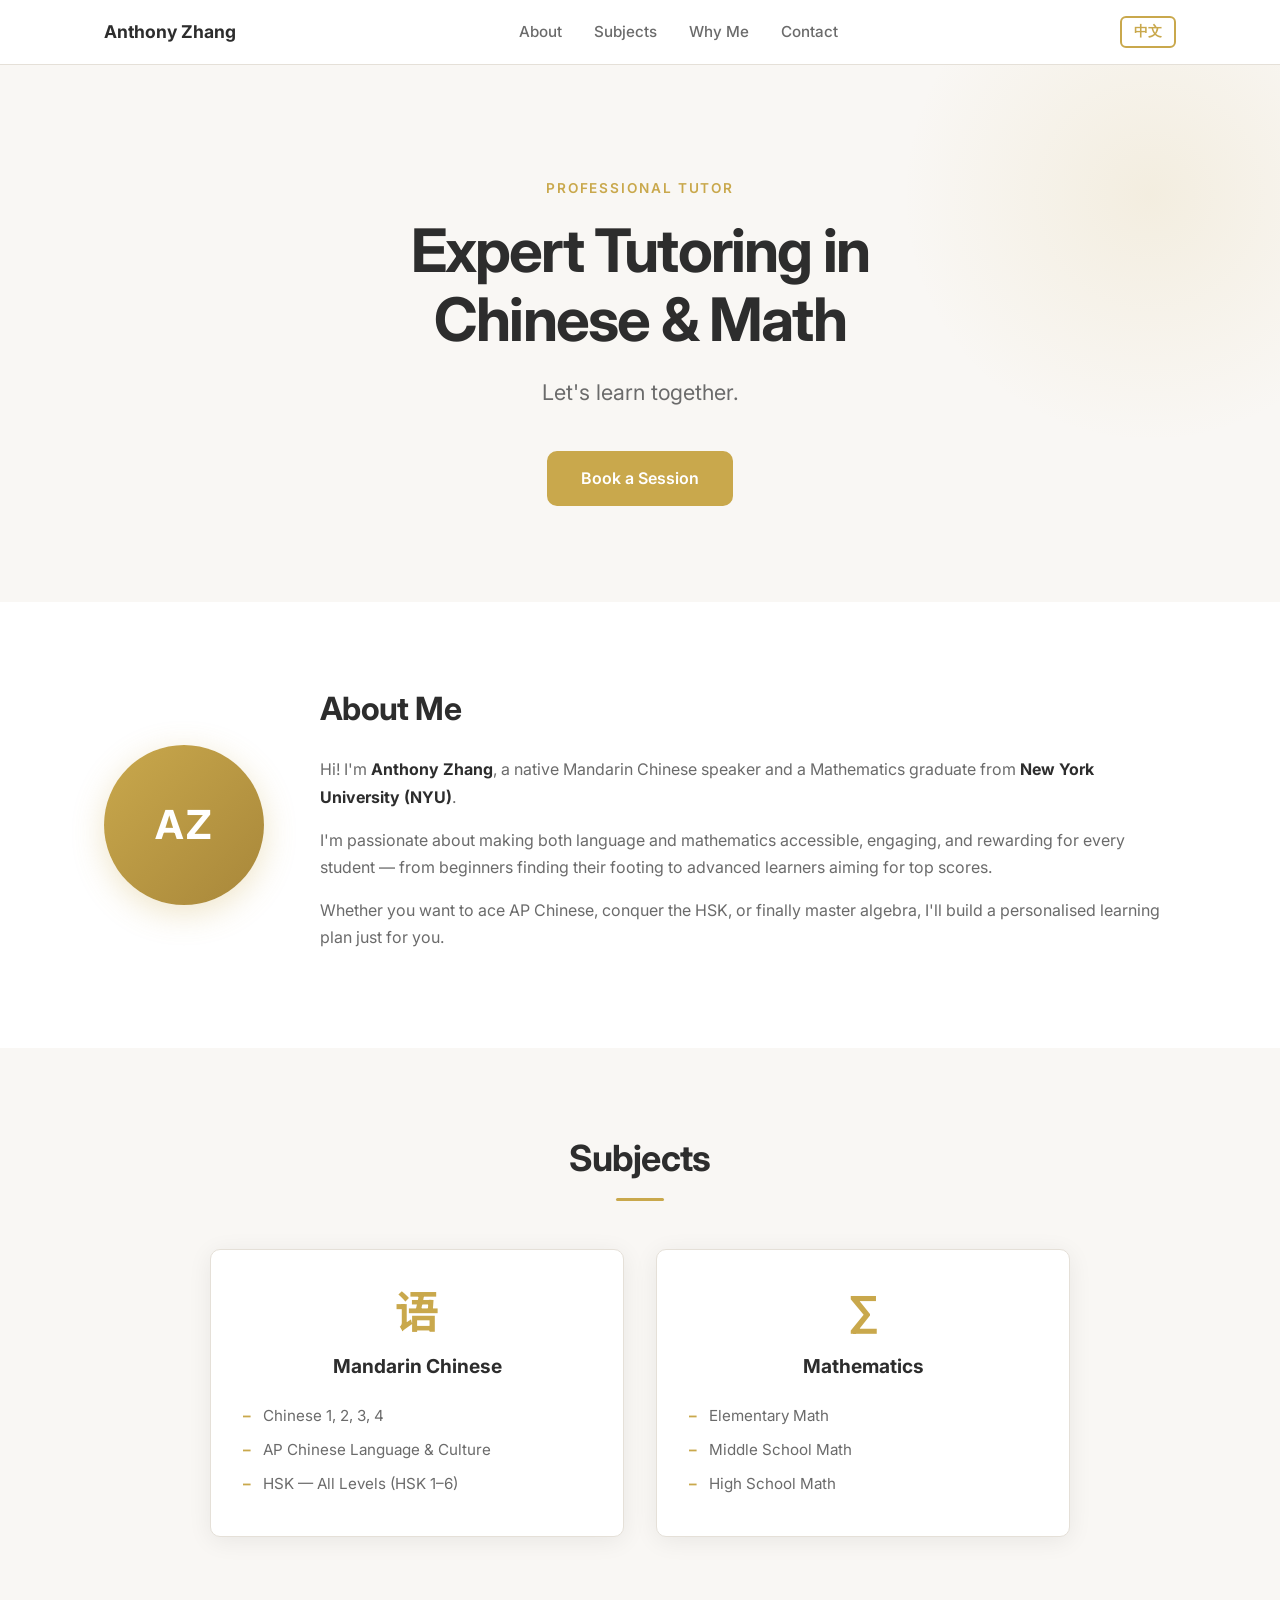
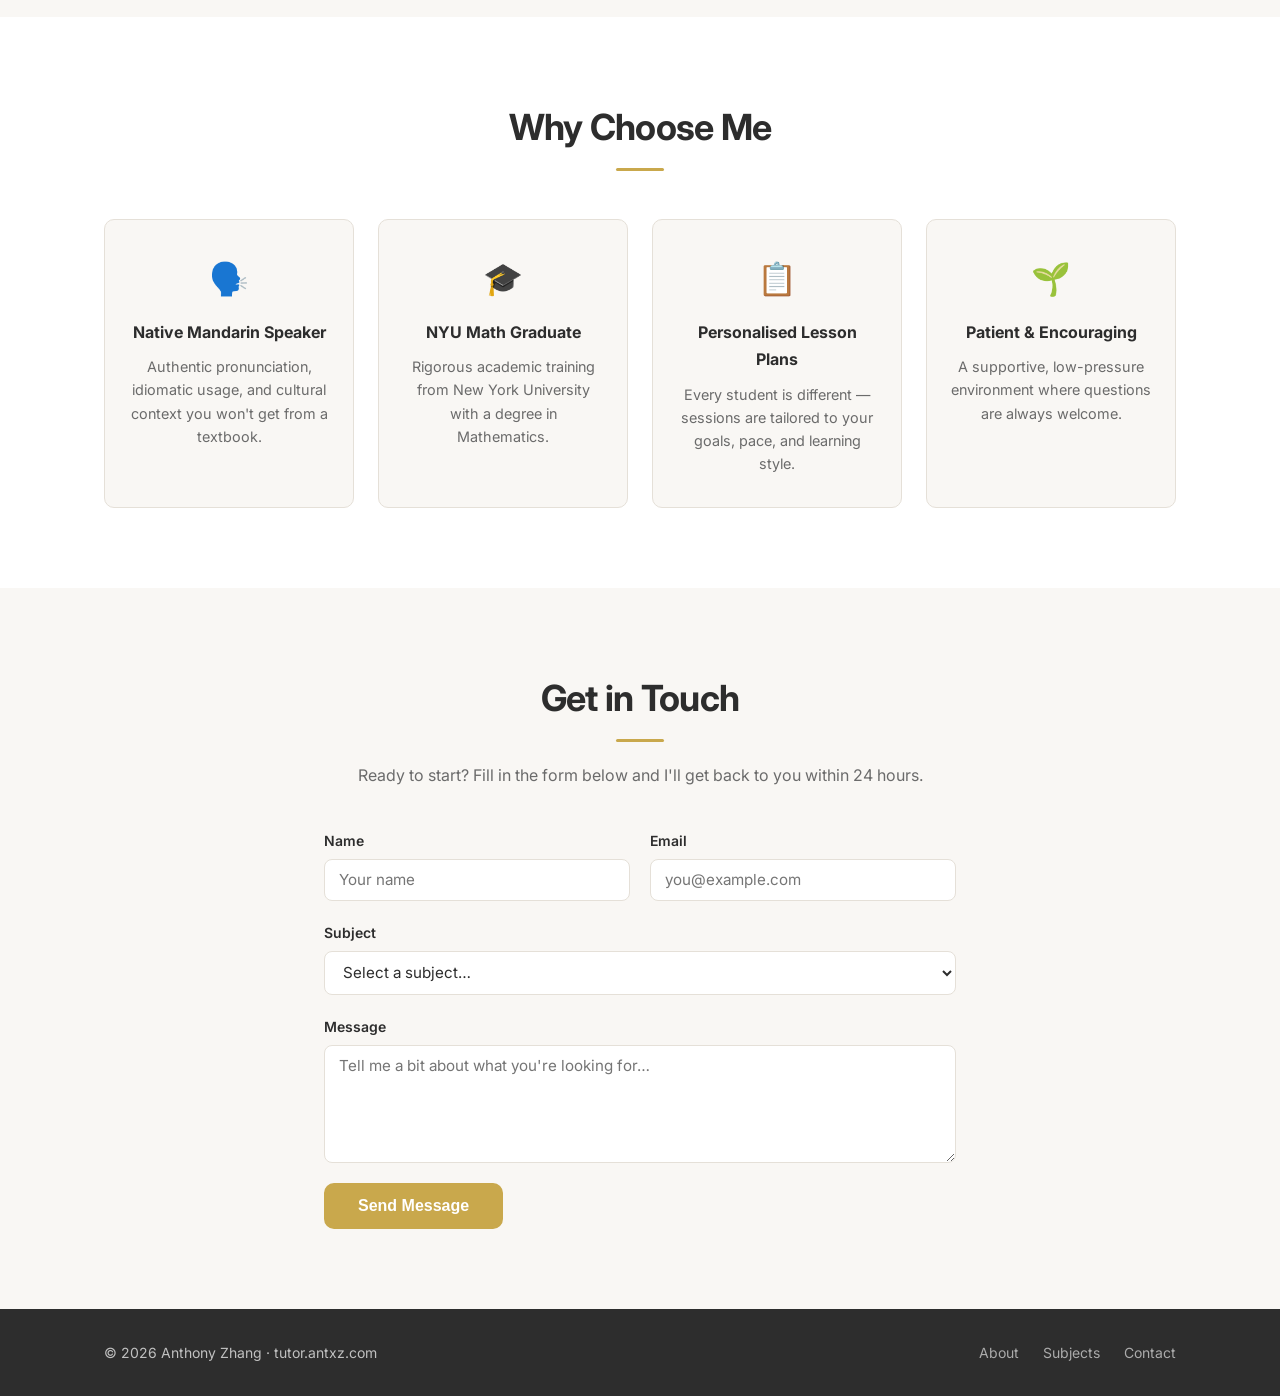
==== index.html @ ca19110f "Add complete bilingual tutoring website (index.html, styles.css, script.js, _redirects, CNAME) Agent" ====
<!DOCTYPE html>
<html lang="en">
<head>
  <meta charset="UTF-8" />
  <meta name="viewport" content="width=device-width, initial-scale=1.0" />
  <title>Anthony Zhang — Tutor</title>
  <meta name="description" content="Expert tutoring in Mandarin Chinese and Mathematics by Anthony Zhang, NYU Math graduate and native Mandarin speaker." />

  <!-- Google Fonts: Inter (English) + Noto Sans SC (Chinese) -->
  <link rel="preconnect" href="https://fonts.googleapis.com" />
  <link rel="preconnect" href="https://fonts.gstatic.com" crossorigin />
  <link href="https://fonts.googleapis.com/css2?family=Inter:wght@400;500;600;700&family=Noto+Sans+SC:wght@400;500;700&display=swap" rel="stylesheet" />

  <link rel="stylesheet" href="styles.css" />
</head>
<body>

  <!-- ===================== NAVBAR ===================== -->
  <header class="navbar" id="navbar">
    <div class="navbar-inner container">
      <!-- Logo / Name -->
      <a href="#hero" class="navbar-logo" data-i18n="nav.logo">Anthony Zhang</a>

      <!-- Desktop Nav Links -->
      <nav class="navbar-links" id="navbar-links">
        <a href="#about"   data-i18n="nav.about">About</a>
        <a href="#subjects" data-i18n="nav.subjects">Subjects</a>
        <a href="#why"     data-i18n="nav.why">Why Me</a>
        <a href="#contact" data-i18n="nav.contact">Contact</a>
      </nav>

      <!-- Language Toggle + Hamburger -->
      <div class="navbar-actions">
        <button class="lang-toggle" id="lang-toggle" aria-label="Switch language">中文</button>
        <button class="hamburger" id="hamburger" aria-label="Open menu" aria-expanded="false">
          <span></span><span></span><span></span>
        </button>
      </div>
    </div>
  </header>

  <!-- ===================== HERO ===================== -->
  <section class="hero" id="hero">
    <div class="container hero-content">
      <p class="hero-eyebrow" data-i18n="hero.eyebrow">Professional Tutor</p>
      <h1 class="hero-title" data-i18n="hero.title">Expert Tutoring in<br>Chinese &amp; Math</h1>
      <p class="hero-tagline" data-i18n="hero.tagline">Let's learn together.</p>
      <a href="#contact" class="btn btn-primary" data-i18n="hero.cta">Book a Session</a>
    </div>
  </section>

  <!-- ===================== ABOUT ===================== -->
  <section class="about" id="about">
    <div class="container about-grid">
      <!-- Avatar placeholder -->
      <div class="about-avatar-wrap">
        <div class="about-avatar" aria-label="Anthony Zhang">
          <span class="avatar-initials">AZ</span>
        </div>
      </div>

      <!-- Bio -->
      <div class="about-text">
        <h2 data-i18n="about.title">About Me</h2>
        <p data-i18n="about.p1">Hi! I'm <strong>Anthony Zhang</strong>, a native Mandarin Chinese speaker and a Mathematics graduate from <strong>New York University (NYU)</strong>.</p>
        <p data-i18n="about.p2">I'm passionate about making both language and mathematics accessible, engaging, and rewarding for every student — from beginners finding their footing to advanced learners aiming for top scores.</p>
        <p data-i18n="about.p3">Whether you want to ace AP Chinese, conquer the HSK, or finally master algebra, I'll build a personalised learning plan just for you.</p>
      </div>
    </div>
  </section>

  <!-- ===================== SUBJECTS ===================== -->
  <section class="subjects" id="subjects">
    <div class="container">
      <h2 class="section-title" data-i18n="subjects.title">Subjects</h2>
      <div class="subjects-grid">

        <!-- Mandarin Chinese Card -->
        <div class="subject-card">
          <div class="subject-icon" aria-hidden="true">语</div>
          <h3 data-i18n="subjects.chinese.title">Mandarin Chinese</h3>
          <ul>
            <li data-i18n="subjects.chinese.l1">Chinese 1, 2, 3, 4</li>
            <li data-i18n="subjects.chinese.l2">AP Chinese Language &amp; Culture</li>
            <li data-i18n="subjects.chinese.l3">HSK — All Levels (HSK 1–6)</li>
          </ul>
        </div>

        <!-- Mathematics Card -->
        <div class="subject-card">
          <div class="subject-icon" aria-hidden="true">∑</div>
          <h3 data-i18n="subjects.math.title">Mathematics</h3>
          <ul>
            <li data-i18n="subjects.math.l1">Elementary Math</li>
            <li data-i18n="subjects.math.l2">Middle School Math</li>
            <li data-i18n="subjects.math.l3">High School Math</li>
          </ul>
        </div>

      </div>
    </div>
  </section>

  <!-- ===================== WHY CHOOSE ME ===================== -->
  <section class="why" id="why">
    <div class="container">
      <h2 class="section-title" data-i18n="why.title">Why Choose Me</h2>
      <div class="why-grid">

        <div class="why-card">
          <div class="why-icon" aria-hidden="true">🗣️</div>
          <h3 data-i18n="why.w1.title">Native Mandarin Speaker</h3>
          <p data-i18n="why.w1.desc">Authentic pronunciation, idiomatic usage, and cultural context you won't get from a textbook.</p>
        </div>

        <div class="why-card">
          <div class="why-icon" aria-hidden="true">🎓</div>
          <h3 data-i18n="why.w2.title">NYU Math Graduate</h3>
          <p data-i18n="why.w2.desc">Rigorous academic training from New York University with a degree in Mathematics.</p>
        </div>

        <div class="why-card">
          <div class="why-icon" aria-hidden="true">📋</div>
          <h3 data-i18n="why.w3.title">Personalised Lesson Plans</h3>
          <p data-i18n="why.w3.desc">Every student is different — sessions are tailored to your goals, pace, and learning style.</p>
        </div>

        <div class="why-card">
          <div class="why-icon" aria-hidden="true">🌱</div>
          <h3 data-i18n="why.w4.title">Patient &amp; Encouraging</h3>
          <p data-i18n="why.w4.desc">A supportive, low-pressure environment where questions are always welcome.</p>
        </div>

      </div>
    </div>
  </section>

  <!-- ===================== CONTACT ===================== -->
  <section class="contact" id="contact">
    <div class="container contact-wrap">
      <h2 class="section-title" data-i18n="contact.title">Get in Touch</h2>
      <p class="contact-sub" data-i18n="contact.sub">Ready to start? Fill in the form below and I'll get back to you within 24 hours.</p>

      <!--
        NOTE: This form currently uses a mailto action for static hosting.
        To enable backend processing, replace the action with a Cloudflare Workers
        endpoint or integrate with Cloudflare Forms when available.
      -->
      <form class="contact-form" id="contact-form" action="mailto:contact@tutor.antxz.com" method="POST" enctype="text/plain">

        <div class="form-row">
          <div class="form-group">
            <label for="name" data-i18n="contact.form.name">Name</label>
            <input type="text" id="name" name="name" required autocomplete="name" data-i18n-placeholder="contact.form.namePlaceholder" placeholder="Your name" />
          </div>
          <div class="form-group">
            <label for="email" data-i18n="contact.form.email">Email</label>
            <input type="email" id="email" name="email" required autocomplete="email" data-i18n-placeholder="contact.form.emailPlaceholder" placeholder="you@example.com" />
          </div>
        </div>

        <div class="form-group">
          <label for="subject" data-i18n="contact.form.subject">Subject</label>
          <select id="subject" name="subject" required>
            <option value="" data-i18n="contact.form.subjectDefault">Select a subject…</option>
            <option value="chinese" data-i18n="contact.form.subjectChinese">Chinese Tutoring</option>
            <option value="math"    data-i18n="contact.form.subjectMath">Math Tutoring</option>
            <option value="other"   data-i18n="contact.form.subjectOther">Other</option>
          </select>
        </div>

        <div class="form-group">
          <label for="message" data-i18n="contact.form.message">Message</label>
          <textarea id="message" name="message" rows="5" required data-i18n-placeholder="contact.form.messagePlaceholder" placeholder="Tell me a bit about what you're looking for…"></textarea>
        </div>

        <button type="submit" class="btn btn-primary" data-i18n="contact.form.submit">Send Message</button>
      </form>
    </div>
  </section>

  <!-- ===================== FOOTER ===================== -->
  <footer class="footer">
    <div class="container footer-inner">
      <p data-i18n="footer.copy">© 2026 Anthony Zhang · tutor.antxz.com</p>
      <nav class="footer-nav">
        <a href="#about"    data-i18n="nav.about">About</a>
        <a href="#subjects" data-i18n="nav.subjects">Subjects</a>
        <a href="#contact"  data-i18n="nav.contact">Contact</a>
      </nav>
    </div>
  </footer>

  <script src="script.js"></script>
</body>
</html>
---- styles.css ----
/* ============================================================
   styles.css  —  Anthony Zhang Tutoring Website
   Palette:
     --accent:      #C9A84C  (warm gold)
     --accent-dark: #A8873A  (hover state)
     --bg:          #FFFFFF
     --surface:     #F9F7F4  (warm off-white for alternate sections)
     --text:        #2D2D2D  (dark charcoal)
     --text-muted:  #6B6B6B
     --border:      #E5E0D8
   ============================================================ */

/* ---------- Reset / Base ---------- */
*, *::before, *::after {
  box-sizing: border-box;
  margin: 0;
  padding: 0;
}

:root {
  --accent:       #C9A84C;
  --accent-dark:  #A8873A;
  --bg:           #FFFFFF;
  --surface:      #F9F7F4;
  --text:         #2D2D2D;
  --text-muted:   #6B6B6B;
  --border:       #E5E0D8;
  --radius:       10px;
  --transition:   0.25s ease;
  --shadow:       0 4px 24px rgba(0,0,0,0.07);
}

html {
  scroll-behavior: smooth;
  font-size: 16px;
}

body {
  font-family: 'Inter', 'Noto Sans SC', sans-serif;
  background: var(--bg);
  color: var(--text);
  line-height: 1.7;
  -webkit-font-smoothing: antialiased;
}

/* When Chinese is active, prefer Noto Sans SC */
body.lang-zh {
  font-family: 'Noto Sans SC', 'Inter', sans-serif;
}

img { max-width: 100%; display: block; }

a {
  color: inherit;
  text-decoration: none;
}

ul { list-style: none; }

/* ---------- Utility ---------- */
.container {
  width: 100%;
  max-width: 1120px;
  margin-inline: auto;
  padding-inline: 1.5rem;
}

.section-title {
  font-size: clamp(1.5rem, 3vw, 2.25rem);
  font-weight: 700;
  text-align: center;
  margin-bottom: 3rem;
  color: var(--text);
  letter-spacing: -0.02em;
}

.section-title::after {
  content: '';
  display: block;
  width: 3rem;
  height: 3px;
  background: var(--accent);
  border-radius: 2px;
  margin: 0.6rem auto 0;
}

/* ---------- Buttons ---------- */
.btn {
  display: inline-block;
  padding: 0.75rem 2rem;
  border-radius: var(--radius);
  font-weight: 600;
  font-size: 1rem;
  cursor: pointer;
  border: 2px solid transparent;
  transition: background var(--transition), color var(--transition),
              border-color var(--transition), transform var(--transition);
}

.btn-primary {
  background: var(--accent);
  color: #fff;
  border-color: var(--accent);
}

.btn-primary:hover,
.btn-primary:focus-visible {
  background: var(--accent-dark);
  border-color: var(--accent-dark);
  transform: translateY(-2px);
  outline: none;
}

/* ---------- NAVBAR ---------- */
.navbar {
  position: sticky;
  top: 0;
  z-index: 100;
  background: rgba(255, 255, 255, 0.95);
  backdrop-filter: blur(8px);
  border-bottom: 1px solid var(--border);
}

.navbar-inner {
  display: flex;
  align-items: center;
  justify-content: space-between;
  height: 64px;
  gap: 1rem;
}

.navbar-logo {
  font-size: 1.1rem;
  font-weight: 700;
  color: var(--text);
  white-space: nowrap;
  transition: color var(--transition);
}

.navbar-logo:hover { color: var(--accent); }

.navbar-links {
  display: flex;
  gap: 2rem;
}

.navbar-links a {
  font-size: 0.95rem;
  font-weight: 500;
  color: var(--text-muted);
  transition: color var(--transition);
  white-space: nowrap;
}

.navbar-links a:hover,
.navbar-links a.active {
  color: var(--accent);
}

.navbar-actions {
  display: flex;
  align-items: center;
  gap: 0.75rem;
}

/* Language toggle button */
.lang-toggle {
  background: transparent;
  border: 2px solid var(--accent);
  color: var(--accent);
  border-radius: 6px;
  padding: 0.3rem 0.75rem;
  font-size: 0.85rem;
  font-weight: 600;
  cursor: pointer;
  transition: background var(--transition), color var(--transition);
  white-space: nowrap;
}

.lang-toggle:hover {
  background: var(--accent);
  color: #fff;
}

/* Hamburger (mobile only) */
.hamburger {
  display: none;
  flex-direction: column;
  justify-content: center;
  gap: 5px;
  background: transparent;
  border: none;
  cursor: pointer;
  padding: 4px;
}

.hamburger span {
  display: block;
  width: 24px;
  height: 2px;
  background: var(--text);
  border-radius: 2px;
  transition: transform var(--transition), opacity var(--transition);
}

/* Hamburger → X animation */
.hamburger.open span:nth-child(1) { transform: translateY(7px) rotate(45deg); }
.hamburger.open span:nth-child(2) { opacity: 0; }
.hamburger.open span:nth-child(3) { transform: translateY(-7px) rotate(-45deg); }

/* ---------- HERO ---------- */
.hero {
  background: var(--surface);
  padding: 7rem 0 6rem;
  text-align: center;
  position: relative;
  overflow: hidden;
}

/* Subtle decorative background circle */
.hero::before {
  content: '';
  position: absolute;
  top: -120px;
  right: -120px;
  width: 500px;
  height: 500px;
  background: radial-gradient(circle, rgba(201,168,76,0.12) 0%, transparent 70%);
  pointer-events: none;
}

.hero-content {
  position: relative;
  z-index: 1;
}

.hero-eyebrow {
  font-size: 0.85rem;
  font-weight: 600;
  letter-spacing: 0.14em;
  text-transform: uppercase;
  color: var(--accent);
  margin-bottom: 1rem;
}

.hero-title {
  font-size: clamp(2.25rem, 5vw, 3.75rem);
  font-weight: 700;
  line-height: 1.15;
  letter-spacing: -0.03em;
  color: var(--text);
  margin-bottom: 1.25rem;
}

.hero-tagline {
  font-size: clamp(1.1rem, 2vw, 1.35rem);
  color: var(--text-muted);
  margin-bottom: 2.5rem;
}

/* ---------- ABOUT ---------- */
.about {
  padding: 5rem 0;
  background: var(--bg);
}

.about-grid {
  display: grid;
  grid-template-columns: auto 1fr;
  gap: 3.5rem;
  align-items: center;
}

.about-avatar-wrap {
  display: flex;
  justify-content: center;
}

.about-avatar {
  width: 160px;
  height: 160px;
  border-radius: 50%;
  background: linear-gradient(135deg, var(--accent) 0%, var(--accent-dark) 100%);
  display: flex;
  align-items: center;
  justify-content: center;
  box-shadow: 0 8px 32px rgba(201,168,76,0.3);
  flex-shrink: 0;
}

.avatar-initials {
  font-size: 2.5rem;
  font-weight: 700;
  color: #fff;
  letter-spacing: 0.05em;
}

.about-text h2 {
  font-size: clamp(1.5rem, 3vw, 2rem);
  font-weight: 700;
  margin-bottom: 1.25rem;
  letter-spacing: -0.02em;
}

.about-text p {
  color: var(--text-muted);
  margin-bottom: 1rem;
}

.about-text p strong { color: var(--text); }

/* ---------- SUBJECTS ---------- */
.subjects {
  padding: 5rem 0;
  background: var(--surface);
}

.subjects-grid {
  display: grid;
  grid-template-columns: repeat(2, 1fr);
  gap: 2rem;
  max-width: 860px;
  margin-inline: auto;
}

.subject-card {
  background: var(--bg);
  border: 1px solid var(--border);
  border-radius: var(--radius);
  padding: 2.5rem 2rem;
  text-align: center;
  box-shadow: var(--shadow);
  transition: transform var(--transition), box-shadow var(--transition);
}

.subject-card:hover {
  transform: translateY(-4px);
  box-shadow: 0 8px 32px rgba(0,0,0,0.1);
}

.subject-icon {
  font-size: 2.75rem;
  font-weight: 700;
  color: var(--accent);
  margin-bottom: 1rem;
  line-height: 1;
}

.subject-card h3 {
  font-size: 1.2rem;
  font-weight: 700;
  margin-bottom: 1.25rem;
  color: var(--text);
}

.subject-card ul {
  display: flex;
  flex-direction: column;
  gap: 0.5rem;
  text-align: left;
}

.subject-card ul li {
  padding-left: 1.25rem;
  position: relative;
  color: var(--text-muted);
  font-size: 0.95rem;
}

.subject-card ul li::before {
  content: '–';
  position: absolute;
  left: 0;
  color: var(--accent);
  font-weight: 700;
}

/* ---------- WHY CHOOSE ME ---------- */
.why {
  padding: 5rem 0;
  background: var(--bg);
}

.why-grid {
  display: grid;
  grid-template-columns: repeat(4, 1fr);
  gap: 1.5rem;
}

.why-card {
  background: var(--surface);
  border: 1px solid var(--border);
  border-radius: var(--radius);
  padding: 2rem 1.5rem;
  text-align: center;
  transition: transform var(--transition), box-shadow var(--transition);
}

.why-card:hover {
  transform: translateY(-4px);
  box-shadow: var(--shadow);
}

.why-icon {
  font-size: 2rem;
  margin-bottom: 0.75rem;
}

.why-card h3 {
  font-size: 1rem;
  font-weight: 700;
  margin-bottom: 0.6rem;
  color: var(--text);
}

.why-card p {
  font-size: 0.9rem;
  color: var(--text-muted);
  line-height: 1.6;
}

/* ---------- CONTACT ---------- */
.contact {
  padding: 5rem 0;
  background: var(--surface);
}

.contact-wrap {
  max-width: 680px;
}

.contact-sub {
  text-align: center;
  color: var(--text-muted);
  margin-top: -1.75rem;
  margin-bottom: 2.5rem;
}

.contact-form {
  display: flex;
  flex-direction: column;
  gap: 1.25rem;
}

.form-row {
  display: grid;
  grid-template-columns: 1fr 1fr;
  gap: 1.25rem;
}

.form-group {
  display: flex;
  flex-direction: column;
  gap: 0.4rem;
}

.form-group label {
  font-size: 0.875rem;
  font-weight: 600;
  color: var(--text);
}

.form-group input,
.form-group select,
.form-group textarea {
  font-family: inherit;
  font-size: 0.95rem;
  padding: 0.65rem 0.9rem;
  border: 1.5px solid var(--border);
  border-radius: 8px;
  background: var(--bg);
  color: var(--text);
  transition: border-color var(--transition), box-shadow var(--transition);
  outline: none;
}

.form-group input:focus,
.form-group select:focus,
.form-group textarea:focus {
  border-color: var(--accent);
  box-shadow: 0 0 0 3px rgba(201,168,76,0.15);
}

.form-group textarea { resize: vertical; }

.contact-form .btn { align-self: flex-start; }

/* ---------- FOOTER ---------- */
.footer {
  background: var(--text);
  color: rgba(255,255,255,0.7);
  padding: 2rem 0;
}

.footer-inner {
  display: flex;
  align-items: center;
  justify-content: space-between;
  gap: 1rem;
  flex-wrap: wrap;
}

.footer p { font-size: 0.875rem; }

.footer-nav {
  display: flex;
  gap: 1.5rem;
}

.footer-nav a {
  font-size: 0.875rem;
  color: rgba(255,255,255,0.6);
  transition: color var(--transition);
}

.footer-nav a:hover { color: var(--accent); }

/* ============================================================
   RESPONSIVE — Tablet (≤ 900px)
   ============================================================ */
@media (max-width: 900px) {
  .why-grid {
    grid-template-columns: repeat(2, 1fr);
  }

  .about-grid {
    grid-template-columns: 1fr;
    text-align: center;
  }

  .about-avatar-wrap {
    justify-content: center;
  }
}

/* ============================================================
   RESPONSIVE — Mobile (≤ 640px)
   ============================================================ */
@media (max-width: 640px) {
  /* Navbar: hide desktop links, show hamburger */
  .navbar-links {
    display: none;
    position: absolute;
    top: 64px;
    left: 0;
    right: 0;
    background: var(--bg);
    border-bottom: 1px solid var(--border);
    flex-direction: column;
    padding: 1.25rem 1.5rem;
    gap: 1rem;
    box-shadow: 0 8px 24px rgba(0,0,0,0.08);
  }

  .navbar-links.open { display: flex; }

  .navbar-links a {
    font-size: 1rem;
  }

  .hamburger { display: flex; }

  /* Hero */
  .hero { padding: 5rem 0 4rem; }

  /* Subjects: single column */
  .subjects-grid {
    grid-template-columns: 1fr;
  }

  /* Why: single column */
  .why-grid {
    grid-template-columns: 1fr;
  }

  /* Contact form row: single column */
  .form-row {
    grid-template-columns: 1fr;
  }

  /* Footer */
  .footer-inner {
    flex-direction: column;
    text-align: center;
  }

  .footer-nav { justify-content: center; }
}
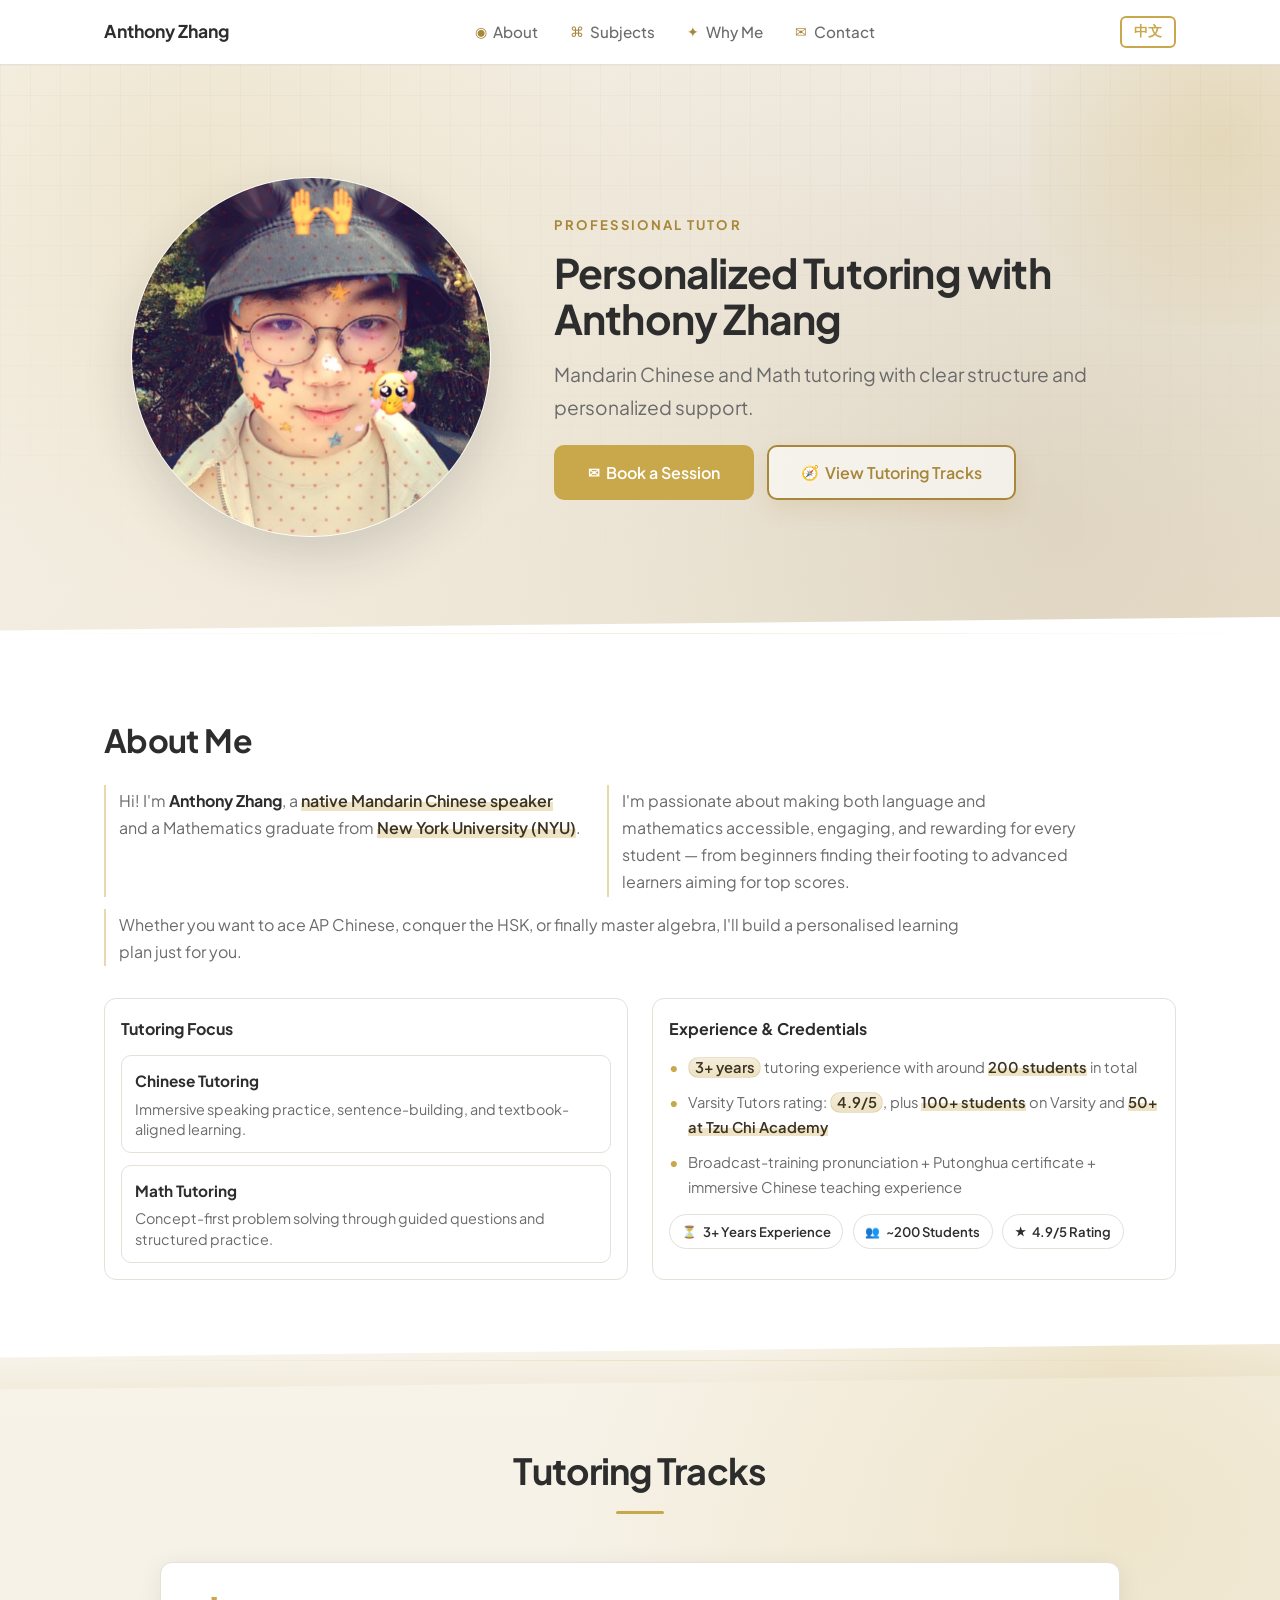
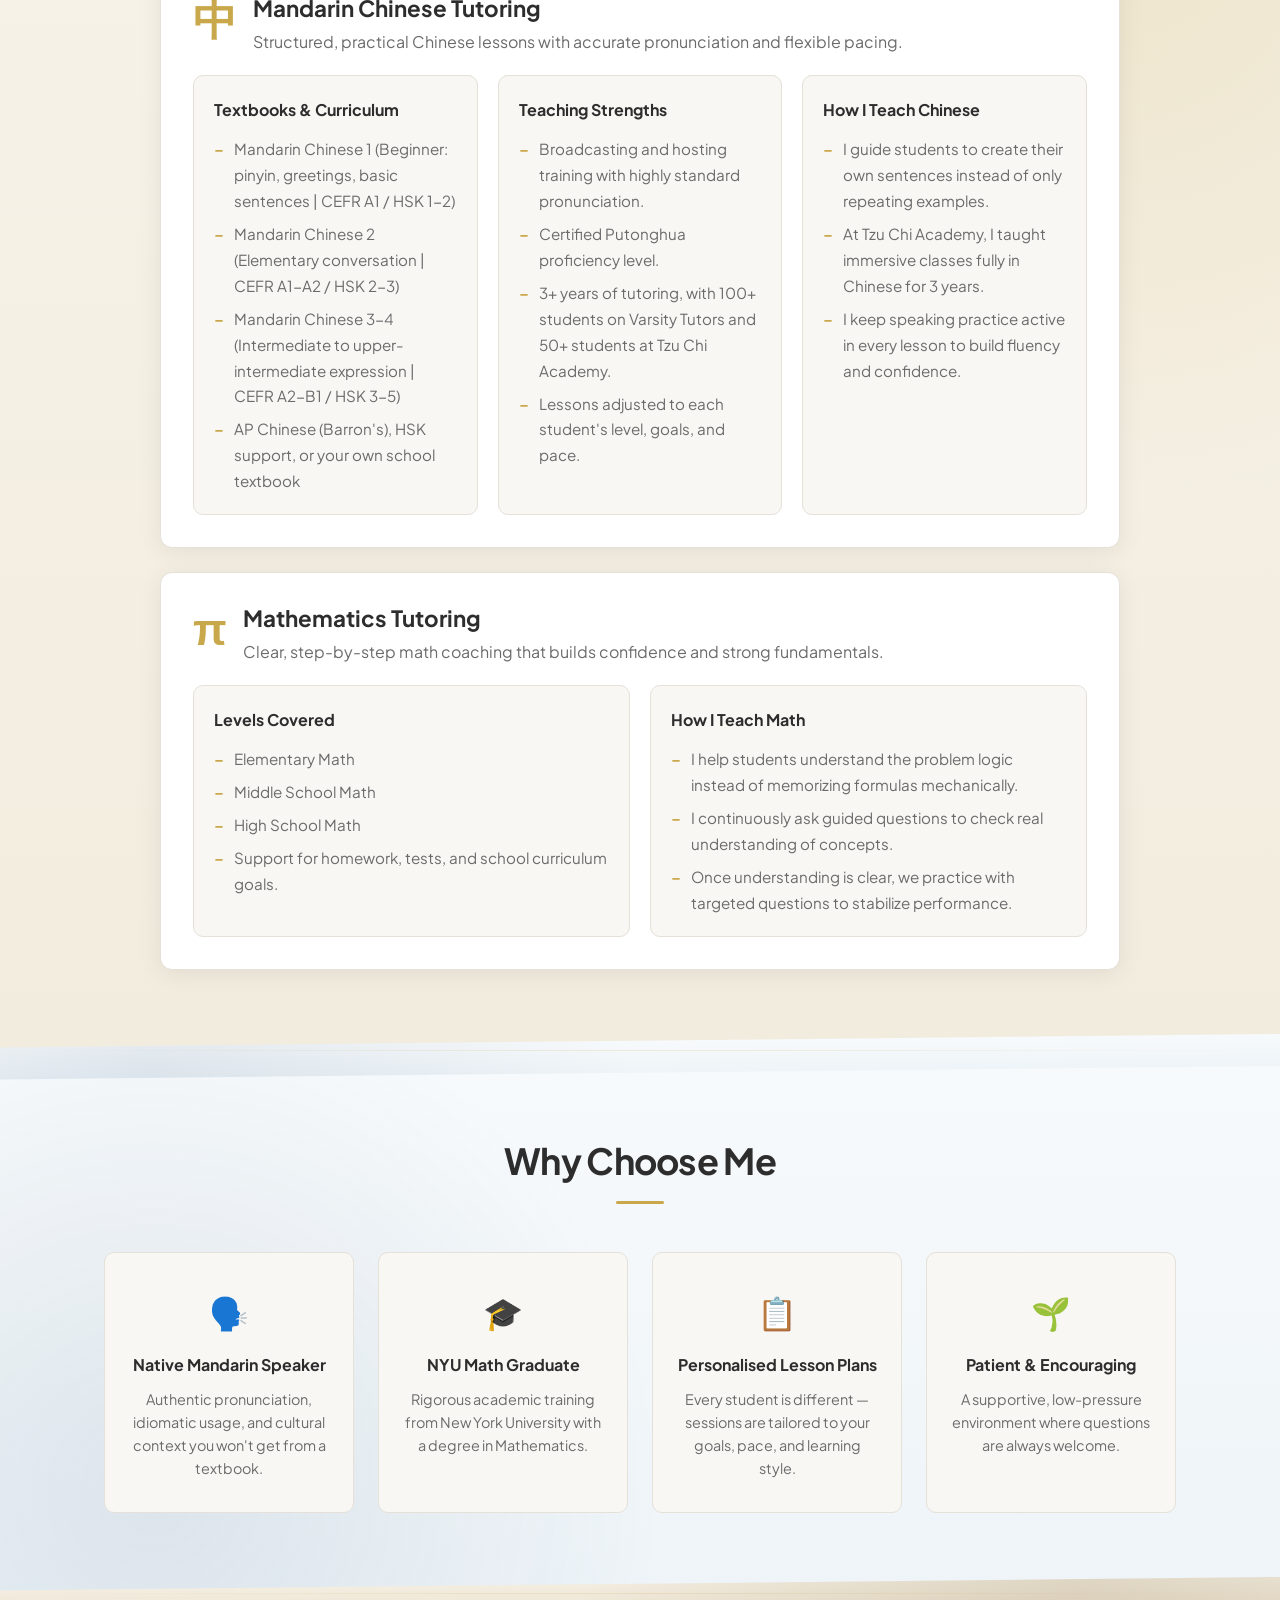
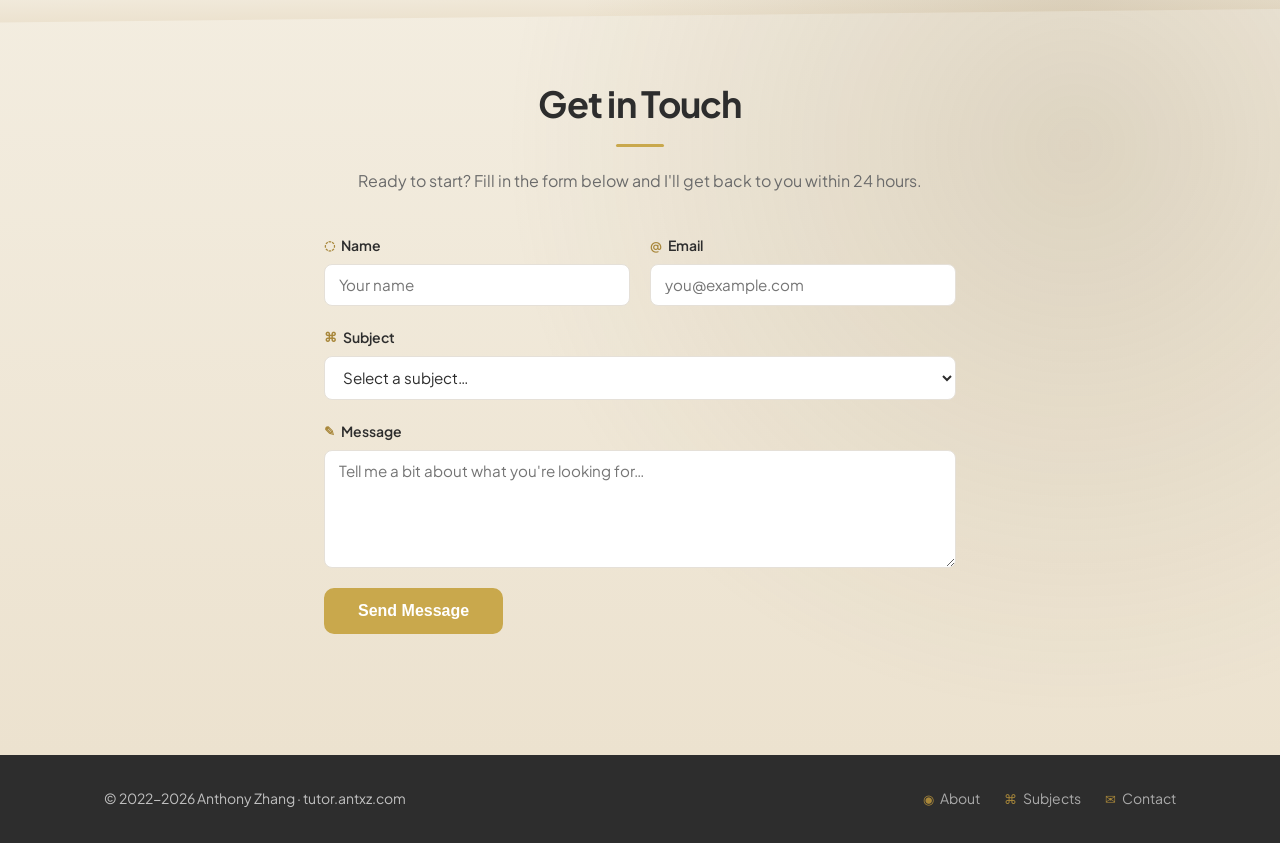
==== commit 7fc6352e: "feat: overhaul tutoring site UX/UI, i18n metadata, typography delivery, and worker rate-limiting set" ====
--- a/index.html
+++ b/index.html
@@ -3,194 +3,25 @@
 <head>
   <meta charset="UTF-8" />
   <meta name="viewport" content="width=device-width, initial-scale=1.0" />
-  <title>Anthony Zhang — Tutor</title>
-  <meta name="description" content="Expert tutoring in Mandarin Chinese and Mathematics by Anthony Zhang, NYU Math graduate and native Mandarin speaker." />
+  <title>Anthony Zhang Tutoring | Personalized Chinese & Math Lessons</title>
+  <meta name="description" content="Personalized Mandarin Chinese and Mathematics tutoring with Anthony Zhang, NYU Math graduate and native Mandarin speaker. Structured one-on-one lessons for school coursework, AP Chinese, HSK prep, and long-term confidence building." />
+  <link rel="icon" type="image/svg+xml" href="favicon.svg" />
+  <link rel="shortcut icon" href="favicon.svg" />
 
-  <!-- Google Fonts: Inter (English) + Noto Sans SC (Chinese) -->
-  <link rel="preconnect" href="https://fonts.googleapis.com" />
-  <link rel="preconnect" href="https://fonts.gstatic.com" crossorigin />
-  <link href="https://fonts.googleapis.com/css2?family=Inter:wght@400;500;600;700&family=Noto+Sans+SC:wght@400;500;700&display=swap" rel="stylesheet" />
+  <!-- Self-hosted: Plus Jakarta Sans (no external requests) -->
 
   <link rel="stylesheet" href="styles.css" />
 </head>
 <body>
 
-  <!-- ===================== NAVBAR ===================== -->
-  <header class="navbar" id="navbar">
-    <div class="navbar-inner container">
-      <!-- Logo / Name -->
-      <a href="#hero" class="navbar-logo" data-i18n="nav.logo">Anthony Zhang</a>
+  <div data-include="partials/nav.html"></div>
+  <div data-include="partials/hero.html"></div>
+  <div data-include="partials/about.html"></div>
+  <div data-include="partials/subjects.html"></div>
+  <div data-include="partials/why.html"></div>
+  <div data-include="partials/contact.html"></div>
+  <div data-include="partials/footer.html"></div>
 
-      <!-- Desktop Nav Links -->
-      <nav class="navbar-links" id="navbar-links">
-        <a href="#about"   data-i18n="nav.about">About</a>
-        <a href="#subjects" data-i18n="nav.subjects">Subjects</a>
-        <a href="#why"     data-i18n="nav.why">Why Me</a>
-        <a href="#contact" data-i18n="nav.contact">Contact</a>
-      </nav>
-
-      <!-- Language Toggle + Hamburger -->
-      <div class="navbar-actions">
-        <button class="lang-toggle" id="lang-toggle" aria-label="Switch language">中文</button>
-        <button class="hamburger" id="hamburger" aria-label="Open menu" aria-expanded="false">
-          <span></span><span></span><span></span>
-        </button>
-      </div>
-    </div>
-  </header>
-
-  <!-- ===================== HERO ===================== -->
-  <section class="hero" id="hero">
-    <div class="container hero-content">
-      <p class="hero-eyebrow" data-i18n="hero.eyebrow">Professional Tutor</p>
-      <h1 class="hero-title" data-i18n="hero.title">Expert Tutoring in<br>Chinese &amp; Math</h1>
-      <p class="hero-tagline" data-i18n="hero.tagline">Let's learn together.</p>
-      <a href="#contact" class="btn btn-primary" data-i18n="hero.cta">Book a Session</a>
-    </div>
-  </section>
-
-  <!-- ===================== ABOUT ===================== -->
-  <section class="about" id="about">
-    <div class="container about-grid">
-      <!-- Avatar placeholder -->
-      <div class="about-avatar-wrap">
-        <div class="about-avatar" aria-label="Anthony Zhang">
-          <span class="avatar-initials">AZ</span>
-        </div>
-      </div>
-
-      <!-- Bio -->
-      <div class="about-text">
-        <h2 data-i18n="about.title">About Me</h2>
-        <p data-i18n="about.p1">Hi! I'm <strong>Anthony Zhang</strong>, a native Mandarin Chinese speaker and a Mathematics graduate from <strong>New York University (NYU)</strong>.</p>
-        <p data-i18n="about.p2">I'm passionate about making both language and mathematics accessible, engaging, and rewarding for every student — from beginners finding their footing to advanced learners aiming for top scores.</p>
-        <p data-i18n="about.p3">Whether you want to ace AP Chinese, conquer the HSK, or finally master algebra, I'll build a personalised learning plan just for you.</p>
-      </div>
-    </div>
-  </section>
-
-  <!-- ===================== SUBJECTS ===================== -->
-  <section class="subjects" id="subjects">
-    <div class="container">
-      <h2 class="section-title" data-i18n="subjects.title">Subjects</h2>
-      <div class="subjects-grid">
-
-        <!-- Mandarin Chinese Card -->
-        <div class="subject-card">
-          <div class="subject-icon" aria-hidden="true">语</div>
-          <h3 data-i18n="subjects.chinese.title">Mandarin Chinese</h3>
-          <ul>
-            <li data-i18n="subjects.chinese.l1">Chinese 1, 2, 3, 4</li>
-            <li data-i18n="subjects.chinese.l2">AP Chinese Language &amp; Culture</li>
-            <li data-i18n="subjects.chinese.l3">HSK — All Levels (HSK 1–6)</li>
-          </ul>
-        </div>
-
-        <!-- Mathematics Card -->
-        <div class="subject-card">
-          <div class="subject-icon" aria-hidden="true">∑</div>
-          <h3 data-i18n="subjects.math.title">Mathematics</h3>
-          <ul>
-            <li data-i18n="subjects.math.l1">Elementary Math</li>
-            <li data-i18n="subjects.math.l2">Middle School Math</li>
-            <li data-i18n="subjects.math.l3">High School Math</li>
-          </ul>
-        </div>
-
-      </div>
-    </div>
-  </section>
-
-  <!-- ===================== WHY CHOOSE ME ===================== -->
-  <section class="why" id="why">
-    <div class="container">
-      <h2 class="section-title" data-i18n="why.title">Why Choose Me</h2>
-      <div class="why-grid">
-
-        <div class="why-card">
-          <div class="why-icon" aria-hidden="true">🗣️</div>
-          <h3 data-i18n="why.w1.title">Native Mandarin Speaker</h3>
-          <p data-i18n="why.w1.desc">Authentic pronunciation, idiomatic usage, and cultural context you won't get from a textbook.</p>
-        </div>
-
-        <div class="why-card">
-          <div class="why-icon" aria-hidden="true">🎓</div>
-          <h3 data-i18n="why.w2.title">NYU Math Graduate</h3>
-          <p data-i18n="why.w2.desc">Rigorous academic training from New York University with a degree in Mathematics.</p>
-        </div>
-
-        <div class="why-card">
-          <div class="why-icon" aria-hidden="true">📋</div>
-          <h3 data-i18n="why.w3.title">Personalised Lesson Plans</h3>
-          <p data-i18n="why.w3.desc">Every student is different — sessions are tailored to your goals, pace, and learning style.</p>
-        </div>
-
-        <div class="why-card">
-          <div class="why-icon" aria-hidden="true">🌱</div>
-          <h3 data-i18n="why.w4.title">Patient &amp; Encouraging</h3>
-          <p data-i18n="why.w4.desc">A supportive, low-pressure environment where questions are always welcome.</p>
-        </div>
-
-      </div>
-    </div>
-  </section>
-
-  <!-- ===================== CONTACT ===================== -->
-  <section class="contact" id="contact">
-    <div class="container contact-wrap">
-      <h2 class="section-title" data-i18n="contact.title">Get in Touch</h2>
-      <p class="contact-sub" data-i18n="contact.sub">Ready to start? Fill in the form below and I'll get back to you within 24 hours.</p>
-
-      <!--
-        NOTE: This form currently uses a mailto action for static hosting.
-        To enable backend processing, replace the action with a Cloudflare Workers
-        endpoint or integrate with Cloudflare Forms when available.
-      -->
-      <form class="contact-form" id="contact-form" action="mailto:contact@tutor.antxz.com" method="POST" enctype="text/plain">
-
-        <div class="form-row">
-          <div class="form-group">
-            <label for="name" data-i18n="contact.form.name">Name</label>
-            <input type="text" id="name" name="name" required autocomplete="name" data-i18n-placeholder="contact.form.namePlaceholder" placeholder="Your name" />
-          </div>
-          <div class="form-group">
-            <label for="email" data-i18n="contact.form.email">Email</label>
-            <input type="email" id="email" name="email" required autocomplete="email" data-i18n-placeholder="contact.form.emailPlaceholder" placeholder="you@example.com" />
-          </div>
-        </div>
-
-        <div class="form-group">
-          <label for="subject" data-i18n="contact.form.subject">Subject</label>
-          <select id="subject" name="subject" required>
-            <option value="" data-i18n="contact.form.subjectDefault">Select a subject…</option>
-            <option value="chinese" data-i18n="contact.form.subjectChinese">Chinese Tutoring</option>
-            <option value="math"    data-i18n="contact.form.subjectMath">Math Tutoring</option>
-            <option value="other"   data-i18n="contact.form.subjectOther">Other</option>
-          </select>
-        </div>
-
-        <div class="form-group">
-          <label for="message" data-i18n="contact.form.message">Message</label>
-          <textarea id="message" name="message" rows="5" required data-i18n-placeholder="contact.form.messagePlaceholder" placeholder="Tell me a bit about what you're looking for…"></textarea>
-        </div>
-
-        <button type="submit" class="btn btn-primary" data-i18n="contact.form.submit">Send Message</button>
-      </form>
-    </div>
-  </section>
-
-  <!-- ===================== FOOTER ===================== -->
-  <footer class="footer">
-    <div class="container footer-inner">
-      <p data-i18n="footer.copy">© 2026 Anthony Zhang · tutor.antxz.com</p>
-      <nav class="footer-nav">
-        <a href="#about"    data-i18n="nav.about">About</a>
-        <a href="#subjects" data-i18n="nav.subjects">Subjects</a>
-        <a href="#contact"  data-i18n="nav.contact">Contact</a>
-      </nav>
-    </div>
-  </footer>
-
-  <script src="script.js"></script>
+  <script type="module" src="script.js"></script>
 </body>
 </html>
--- a/styles.css
+++ b/styles.css
@@ -10,6 +10,28 @@
      --border:      #E5E0D8
    ============================================================ */
 
+/* ---------- Self-hosted Fonts ---------- */
+@font-face {
+  font-family: 'Plus Jakarta Sans';
+  font-style: normal;
+  font-weight: 400 700;
+  font-display: swap;
+  src: url('fonts/plus-jakarta-sans-latin-ext.woff2') format('woff2');
+  unicode-range: U+0100-02BA, U+02BD-02C5, U+02C7-02CC, U+02CE-02D7, U+02DD-02FF,
+                 U+0304, U+0308, U+0329, U+1D00-1DBF, U+1E00-1E9F, U+1EF2-1EFF,
+                 U+2020, U+20A0-20AB, U+20AD-20C0, U+2113, U+2C60-2C7F, U+A720-A7FF;
+}
+@font-face {
+  font-family: 'Plus Jakarta Sans';
+  font-style: normal;
+  font-weight: 400 700;
+  font-display: swap;
+  src: url('fonts/plus-jakarta-sans-latin.woff2') format('woff2');
+  unicode-range: U+0000-00FF, U+0131, U+0152-0153, U+02BB-02BC, U+02C6, U+02DA,
+                 U+02DC, U+0304, U+0308, U+0329, U+2000-206F, U+20AC, U+2122,
+                 U+2191, U+2193, U+2212, U+2215, U+FEFF, U+FFFD;
+}
+
 /* ---------- Reset / Base ---------- */
 *, *::before, *::after {
   box-sizing: border-box;
@@ -36,16 +58,20 @@
 }
 
 body {
-  font-family: 'Inter', 'Noto Sans SC', sans-serif;
+  font-family: 'Plus Jakarta Sans', 'PingFang SC', 'Microsoft YaHei', 'Noto Sans SC', sans-serif;
   background: var(--bg);
   color: var(--text);
   line-height: 1.7;
   -webkit-font-smoothing: antialiased;
 }
 
-/* When Chinese is active, prefer Noto Sans SC */
+/* When Chinese is active, prefer system CJK fonts (no external request needed) */
 body.lang-zh {
-  font-family: 'Noto Sans SC', 'Inter', sans-serif;
+  font-family: 'PingFang SC', 'Microsoft YaHei', 'Noto Sans SC', 'Plus Jakarta Sans', sans-serif;
+}
+
+body.menu-open {
+  overflow: hidden;
 }
 
 img { max-width: 100%; display: block; }
@@ -56,6 +82,58 @@
 }
 
 ul { list-style: none; }
+
+/* ---------- Keyword Emphasis ---------- */
+.kword {
+  position: relative;
+  display: inline;
+  color: #3b3220;
+  font-weight: 600;
+  background-image: linear-gradient(180deg, transparent 58%, rgba(201,168,76,0.32) 58%);
+  background-repeat: no-repeat;
+  background-size: 100% 100%;
+  animation: kwordPulse 3.4s ease-in-out infinite;
+}
+
+.kword-glow {
+  background-image: linear-gradient(180deg, transparent 52%, rgba(201,168,76,0.5) 52%);
+  text-shadow: 0 0 18px rgba(201,168,76,0.25);
+}
+
+.kword-pill {
+  padding: 0.02em 0.38em;
+  border-radius: 999px;
+  background-image: linear-gradient(180deg, rgba(201,168,76,0.2) 0%, rgba(201,168,76,0.34) 100%);
+  border: 1px solid rgba(168,135,58,0.25);
+}
+
+
+@keyframes kwordPulse {
+  0%, 100% { background-size: 100% 100%; }
+  50% { background-size: 100% 94%; }
+}
+
+@media (prefers-reduced-motion: reduce) {
+  .kword {
+    animation: none;
+  }
+
+  .hero-avatar {
+    animation: none;
+  }
+}
+
+/* ---------- Motion ---------- */
+.reveal {
+  opacity: 0;
+  transform: translateY(18px);
+  transition: opacity 0.55s ease, transform 0.55s ease;
+}
+
+.reveal.in-view {
+  opacity: 1;
+  transform: translateY(0);
+}
 
 /* ---------- Utility ---------- */
 .container {
@@ -111,6 +189,123 @@
   outline: none;
 }
 
+.btn-outline {
+  background: transparent;
+  color: var(--text);
+  border-color: var(--border);
+}
+
+.btn-outline:hover,
+.btn-outline:focus-visible {
+  border-color: var(--accent);
+  color: var(--accent-dark);
+  transform: translateY(-2px);
+  outline: none;
+}
+
+/* ---------- Icon Accents ---------- */
+.hero-actions .btn,
+.footer-nav a,
+.contact .form-group label,
+.about-badge,
+.navbar-links a,
+.nav-dropdown-toggle {
+  display: inline-flex;
+  align-items: center;
+  gap: 0.38rem;
+}
+
+.hero-actions .btn {
+  justify-content: center;
+}
+
+.hero-actions .btn::before,
+.footer-nav a::before,
+.contact .form-group label::before,
+.about-badge::before,
+.navbar-links a::before,
+.nav-dropdown-toggle::before {
+  font-size: 0.9em;
+  line-height: 1;
+}
+
+.navbar-links a[href="#about"]::before,
+.footer-nav a[href="#about"]::before {
+  content: '◉';
+  color: var(--accent-dark);
+}
+
+.navbar-links a[href="#why"]::before {
+  content: '✦';
+  color: var(--accent-dark);
+}
+
+.navbar-links a[href="#contact"]::before,
+.footer-nav a[href="#contact"]::before {
+  content: '✉';
+  color: var(--accent-dark);
+}
+
+.footer-nav a[href="#subjects"]::before {
+  content: '⌘';
+  color: var(--accent-dark);
+}
+
+.nav-dropdown-menu a[href="#subjects-chinese-title"]::before {
+  content: '中';
+  color: var(--accent-dark);
+}
+
+.nav-dropdown-menu a[href="#subjects-math-title"]::before {
+  content: 'π';
+  color: var(--accent-dark);
+}
+
+.nav-dropdown-toggle::before {
+  content: '⌘';
+  color: var(--accent-dark);
+}
+
+.hero-actions .btn-primary::before {
+  content: '✉';
+}
+
+.hero-actions .hero-tracks-btn::before {
+  content: '🧭';
+}
+
+.contact label[for="name"]::before {
+  content: '◌';
+  color: var(--accent-dark);
+}
+
+.contact label[for="email"]::before {
+  content: '@';
+  color: var(--accent-dark);
+}
+
+.contact label[for="subject"]::before {
+  content: '⌘';
+  color: var(--accent-dark);
+}
+
+.contact label[for="message"]::before {
+  content: '✎';
+  color: var(--accent-dark);
+}
+
+.about-badge:nth-child(1)::before {
+  content: '⏳';
+}
+
+.about-badge:nth-child(2)::before {
+  content: '👥';
+}
+
+.about-badge:nth-child(3)::before {
+  content: '★';
+}
+
 /* ---------- NAVBAR ---------- */
 .navbar {
   position: sticky;
@@ -137,11 +332,20 @@
   transition: color var(--transition);
 }
 
-.navbar-logo:hover { color: var(--accent); }
+.navbar-logo:hover {
+  color: var(--accent);
+}
 
 .navbar-links {
   display: flex;
+  align-items: center;
   gap: 2rem;
+}
+
+.navbar-links > a,
+.nav-dropdown-toggle {
+  min-height: 1.5rem;
+  line-height: 1;
 }
 
 .navbar-links a {
@@ -157,13 +361,82 @@
   color: var(--accent);
 }
 
+.nav-dropdown {
+  position: relative;
+  display: flex;
+  align-items: center;
+}
+
+.nav-dropdown-toggle {
+  appearance: none;
+  -webkit-appearance: none;
+  background: transparent;
+  border: none;
+  color: var(--text-muted);
+  font-family: inherit;
+  font-size: 0.95rem;
+  font-weight: 500;
+  cursor: pointer;
+  transition: color var(--transition);
+  padding: 0;
+  margin: 0;
+  line-height: 1;
+}
+
+.navbar-links a::before,
+.nav-dropdown-toggle::before {
+  display: inline-flex;
+  align-items: center;
+  justify-content: center;
+  width: 0.95em;
+  height: 0.95em;
+  line-height: 1;
+  flex: 0 0 auto;
+}
+
+.nav-dropdown-toggle:hover,
+.nav-dropdown.open .nav-dropdown-toggle {
+  color: var(--accent);
+}
+
+.nav-dropdown-menu {
+  position: absolute;
+  top: calc(100% + 12px);
+  left: 0;
+  min-width: 220px;
+  background: #fff;
+  border: 1px solid var(--border);
+  border-radius: 10px;
+  box-shadow: 0 16px 30px rgba(0,0,0,0.08);
+  padding: 0.45rem;
+  display: none;
+  z-index: 120;
+}
+
+.nav-dropdown.open .nav-dropdown-menu,
+.nav-dropdown:focus-within .nav-dropdown-menu {
+  display: flex;
+  flex-direction: column;
+  gap: 0.2rem;
+}
+
+.nav-dropdown-menu a {
+  padding: 0.5rem 0.65rem;
+  border-radius: 8px;
+  color: var(--text-muted);
+}
+
+.nav-dropdown-menu a:hover {
+  background: var(--surface);
+  color: var(--text);
+}
+
 .navbar-actions {
   display: flex;
   align-items: center;
   gap: 0.75rem;
 }
 
-/* Language toggle button */
 .lang-toggle {
   background: transparent;
   border: 2px solid var(--accent);
@@ -182,7 +455,6 @@
   color: #fff;
 }
 
-/* Hamburger (mobile only) */
 .hamburger {
   display: none;
   flex-direction: column;
@@ -203,139 +475,394 @@
   transition: transform var(--transition), opacity var(--transition);
 }
 
-/* Hamburger → X animation */
 .hamburger.open span:nth-child(1) { transform: translateY(7px) rotate(45deg); }
 .hamburger.open span:nth-child(2) { opacity: 0; }
 .hamburger.open span:nth-child(3) { transform: translateY(-7px) rotate(-45deg); }
 
 /* ---------- HERO ---------- */
 .hero {
-  background: var(--surface);
+  background:
+    radial-gradient(circle at 15% 20%, rgba(201,168,76,0.20) 0%, rgba(201,168,76,0.06) 35%, transparent 65%),
+    radial-gradient(circle at 82% 78%, rgba(140,120,82,0.18) 0%, rgba(140,120,82,0.05) 38%, transparent 68%),
+    linear-gradient(145deg, #f9f7f4 0%, #f3eee4 52%, #efe6d4 100%);
   padding: 7rem 0 6rem;
-  text-align: center;
   position: relative;
   overflow: hidden;
 }
 
-/* Subtle decorative background circle */
 .hero::before {
   content: '';
   position: absolute;
+  inset: 0;
+  background-image:
+    linear-gradient(rgba(45,45,45,0.045) 1px, transparent 1px),
+    linear-gradient(90deg, rgba(45,45,45,0.045) 1px, transparent 1px);
+  background-size: 30px 30px;
+  mask-image: linear-gradient(to bottom, rgba(0,0,0,0.55), transparent 92%);
+  pointer-events: none;
+}
+
+.hero::after {
+  content: '';
+  position: absolute;
+  width: 380px;
+  height: 380px;
+  right: -130px;
   top: -120px;
-  right: -120px;
-  width: 500px;
-  height: 500px;
-  background: radial-gradient(circle, rgba(201,168,76,0.12) 0%, transparent 70%);
+  background: radial-gradient(circle, rgba(201,168,76,0.22) 0%, rgba(201,168,76,0.03) 72%, transparent 78%);
   pointer-events: none;
 }
 
-.hero-content {
+.hero-shell {
   position: relative;
   z-index: 1;
+  display: grid;
+  grid-template-columns: 0.4fr 0.6fr;
+  gap: 2.2rem;
+  align-items: center;
+}
+
+.hero-media {
+  display: flex;
+  justify-content: center;
+}
+
+.hero-panel {
+  text-align: left;
+}
+
+.hero-avatar {
+  width: min(100%, 360px);
+  aspect-ratio: 1 / 1;
+  object-fit: cover;
+  border-radius: 50%;
+  border: 1px solid rgba(255,255,255,0.85);
+  box-shadow: 0 20px 50px rgba(45,45,45,0.16);
+  animation: floatAvatar 6s ease-in-out infinite;
+}
+
+@keyframes floatAvatar {
+  0%, 100% { transform: translateY(0); }
+  50% { transform: translateY(-6px); }
 }
 
 .hero-eyebrow {
-  font-size: 0.85rem;
-  font-weight: 600;
-  letter-spacing: 0.14em;
+  font-size: 0.82rem;
+  font-weight: 700;
+  letter-spacing: 0.16em;
   text-transform: uppercase;
-  color: var(--accent);
-  margin-bottom: 1rem;
+  color: var(--accent-dark);
+  margin-bottom: 0.85rem;
 }
 
 .hero-title {
-  font-size: clamp(2.25rem, 5vw, 3.75rem);
+  font-size: clamp(1.65rem, 3.2vw, 2.55rem);
   font-weight: 700;
-  line-height: 1.15;
-  letter-spacing: -0.03em;
+  line-height: 1.14;
+  letter-spacing: -0.02em;
   color: var(--text);
-  margin-bottom: 1.25rem;
+  margin-bottom: 0.95rem;
 }
 
 .hero-tagline {
-  font-size: clamp(1.1rem, 2vw, 1.35rem);
+  font-size: clamp(1rem, 1.65vw, 1.2rem);
   color: var(--text-muted);
-  margin-bottom: 2.5rem;
+  max-width: 58ch;
+  margin-bottom: 1.35rem;
+}
+
+.hero-actions {
+  display: flex;
+  gap: 0.8rem;
+  flex-wrap: wrap;
+}
+
+.hero-actions .btn {
+  min-width: 184px;
+  text-align: center;
+}
+
+/* ---------- Section Transitions ---------- */
+.about,
+.subjects,
+.why,
+.contact {
+  position: relative;
+  isolation: isolate;
+}
+
+.about::before,
+.subjects::before,
+.why::before,
+.contact::before {
+  content: '';
+  position: absolute;
+  left: 0;
+  right: 0;
+  top: -16px;
+  height: 32px;
+  background: inherit;
+  transform: skewY(-0.6deg);
+  transform-origin: 100% 0;
+  z-index: -1;
+  pointer-events: none;
+}
+
+.about::after,
+.subjects::after,
+.why::after,
+.contact::after {
+  content: '';
+  position: absolute;
+  top: 0;
+  left: 0;
+  right: 0;
+  height: 1px;
+  background: linear-gradient(90deg, transparent 0%, rgba(201,168,76,0.2) 50%, transparent 100%);
+  pointer-events: none;
+}
+
+.hero-tracks-btn {
+  border-color: var(--accent-dark);
+  color: var(--accent-dark);
+  background: rgba(255,255,255,0.62);
+  box-shadow: 0 10px 22px rgba(168,135,58,0.14);
+}
+
+.hero-tracks-btn:hover,
+.hero-tracks-btn:focus-visible {
+  background: var(--accent);
+  color: #fff;
+  border-color: var(--accent);
 }
 
 /* ---------- ABOUT ---------- */
 .about {
   padding: 5rem 0;
-  background: var(--bg);
-}
-
-.about-grid {
+  background: #ffffff;
+}
+
+.about-wrap {
   display: grid;
-  grid-template-columns: auto 1fr;
-  gap: 3.5rem;
-  align-items: center;
-}
-
-.about-avatar-wrap {
-  display: flex;
-  justify-content: center;
-}
-
-.about-avatar {
-  width: 160px;
-  height: 160px;
-  border-radius: 50%;
-  background: linear-gradient(135deg, var(--accent) 0%, var(--accent-dark) 100%);
-  display: flex;
-  align-items: center;
-  justify-content: center;
-  box-shadow: 0 8px 32px rgba(201,168,76,0.3);
-  flex-shrink: 0;
-}
-
-.avatar-initials {
-  font-size: 2.5rem;
-  font-weight: 700;
-  color: #fff;
-  letter-spacing: 0.05em;
-}
-
-.about-text h2 {
+  grid-template-columns: 1fr;
+  gap: 1.6rem;
+}
+
+.about-intro h2 {
   font-size: clamp(1.5rem, 3vw, 2rem);
   font-weight: 700;
-  margin-bottom: 1.25rem;
+  margin-bottom: 1.1rem;
   letter-spacing: -0.02em;
 }
 
-.about-text p {
+.about-story-grid {
+  display: grid;
+  grid-template-columns: repeat(2, minmax(0, 1fr));
+  gap: 0.75rem 1.6rem;
+  max-width: 980px;
+}
+
+.about-story-grid p {
   color: var(--text-muted);
-  margin-bottom: 1rem;
-}
-
-.about-text p strong { color: var(--text); }
+  margin-bottom: 0;
+  padding: 0.1rem 0 0.1rem 0.8rem;
+  border-left: 2px solid rgba(201,168,76,0.45);
+}
+
+.about-story-grid p:nth-child(3) {
+  grid-column: 1 / -1;
+  max-width: 72ch;
+}
+
+.about-story-grid p strong {
+  color: var(--text);
+}
+
+.about-details {
+  display: grid;
+  grid-template-columns: repeat(2, 1fr);
+  gap: 1.5rem;
+  padding-top: 0.4rem;
+}
+
+.about-card {
+  background: rgba(255,255,255,0.78);
+  border: 1px solid var(--border);
+  border-radius: 12px;
+  padding: 1rem;
+}
+
+.about-card h3 {
+  font-size: 1rem;
+  margin-bottom: 0.8rem;
+}
+
+.about-focus-grid {
+  display: grid;
+  grid-template-columns: 1fr;
+  gap: 0.75rem;
+}
+
+.about-focus-item {
+  background: #fff;
+  border: 1px solid var(--border);
+  border-radius: 10px;
+  padding: 0.75rem 0.8rem;
+}
+
+.about-focus-item h4 {
+  font-size: 0.96rem;
+  margin-bottom: 0.25rem;
+}
+
+.about-focus-item p {
+  font-size: 0.9rem;
+  color: var(--text-muted);
+  line-height: 1.45;
+}
+
+.about-highlights {
+  display: flex;
+  flex-direction: column;
+  gap: 0.5rem;
+  margin-bottom: 0.85rem;
+}
+
+.about-highlights li {
+  padding-left: 1.2rem;
+  position: relative;
+  color: var(--text-muted);
+  font-size: 0.92rem;
+  overflow-wrap: anywhere;
+}
+
+.about-highlights li + li {
+  margin-top: 0.12rem;
+}
+
+.about-highlights li::before {
+  content: '•';
+  position: absolute;
+  left: 0;
+  color: var(--accent);
+  font-weight: 700;
+}
+
+.about-badges {
+  display: flex;
+  flex-wrap: wrap;
+  gap: 0.6rem;
+}
+
+.about-badge {
+  display: inline-flex;
+  align-items: center;
+  padding: 0.35rem 0.72rem;
+  border-radius: 999px;
+  background: rgba(255,255,255,0.9);
+  border: 1px solid var(--border);
+  color: var(--text);
+  font-size: 0.82rem;
+  font-weight: 600;
+}
 
 /* ---------- SUBJECTS ---------- */
 .subjects {
   padding: 5rem 0;
-  background: var(--surface);
-}
-
-.subjects-grid {
+  background:
+    radial-gradient(circle at 88% 12%, rgba(201,168,76,0.18) 0%, transparent 36%),
+    linear-gradient(180deg, #f7f3e9 0%, #f2ecde 100%);
+}
+
+.tracks-wrap {
+  max-width: 960px;
+  margin-inline: auto;
+  display: flex;
+  flex-direction: column;
+  gap: 1.5rem;
+}
+
+.track-card {
+  background: var(--bg);
+  border: 1px solid var(--border);
+  border-radius: 12px;
+  padding: 2rem;
+  box-shadow: var(--shadow);
+}
+
+.track-header {
+  display: grid;
+  grid-template-columns: auto 1fr;
+  gap: 1rem;
+  align-items: start;
+  margin-bottom: 1.2rem;
+}
+
+.track-header h3 {
+  font-size: 1.4rem;
+  line-height: 1.2;
+  margin-bottom: 0.4rem;
+}
+
+#subjects-chinese-title,
+#subjects-math-title {
+  scroll-margin-top: 86px;
+}
+
+.track-header p {
+  color: var(--text-muted);
+}
+
+.track-grid {
   display: grid;
   grid-template-columns: repeat(2, 1fr);
-  gap: 2rem;
-  max-width: 860px;
-  margin-inline: auto;
-}
-
-.subject-card {
-  background: var(--bg);
+  gap: 1.25rem;
+  min-width: 0;
+}
+
+.track-grid.single-column {
+  grid-template-columns: 1fr;
+}
+
+.track-grid.three-column {
+  grid-template-columns: repeat(3, 1fr);
+}
+
+.track-column {
+  background: var(--surface);
   border: 1px solid var(--border);
-  border-radius: var(--radius);
-  padding: 2.5rem 2rem;
-  text-align: center;
-  box-shadow: var(--shadow);
-  transition: transform var(--transition), box-shadow var(--transition);
-}
-
-.subject-card:hover {
-  transform: translateY(-4px);
-  box-shadow: 0 8px 32px rgba(0,0,0,0.1);
+  border-radius: 10px;
+  padding: 1.25rem;
+  min-width: 0;
+}
+
+.track-column h4 {
+  font-size: 1rem;
+  margin-bottom: 0.85rem;
+  overflow-wrap: anywhere;
+}
+
+.track-column ul {
+  display: flex;
+  flex-direction: column;
+  gap: 0.45rem;
+}
+
+.track-column ul li {
+  padding-left: 1.25rem;
+  position: relative;
+  color: var(--text-muted);
+  font-size: 0.95rem;
+  overflow-wrap: anywhere;
+  word-break: break-word;
+}
+
+.track-column ul li::before {
+  content: '–';
+  position: absolute;
+  left: 0;
+  color: var(--accent);
+  font-weight: 700;
 }
 
 .subject-icon {
@@ -378,7 +905,9 @@
 /* ---------- WHY CHOOSE ME ---------- */
 .why {
   padding: 5rem 0;
-  background: var(--bg);
+  background:
+    radial-gradient(circle at 12% 82%, rgba(82,111,140,0.12) 0%, transparent 42%),
+    linear-gradient(180deg, #f7fafc 0%, #eef4f8 100%);
 }
 
 .why-grid {
@@ -422,7 +951,9 @@
 /* ---------- CONTACT ---------- */
 .contact {
   padding: 5rem 0;
-  background: var(--surface);
+  background:
+    radial-gradient(circle at 84% 20%, rgba(140,120,82,0.2) 0%, transparent 46%),
+    linear-gradient(180deg, #f3ede0 0%, #ece2cf 100%);
 }
 
 .contact-wrap {
@@ -440,6 +971,14 @@
   display: flex;
   flex-direction: column;
   gap: 1.25rem;
+}
+
+.form-honeypot {
+  position: absolute;
+  left: -9999px;
+  width: 1px;
+  height: 1px;
+  overflow: hidden;
 }
 
 .form-row {
@@ -485,6 +1024,30 @@
 
 .contact-form .btn { align-self: flex-start; }
 
+.contact-form .btn:disabled {
+  opacity: 0.72;
+  cursor: not-allowed;
+  transform: none;
+}
+
+.contact-status {
+  min-height: 1.35rem;
+  font-size: 0.9rem;
+  line-height: 1.4;
+}
+
+.contact-status.is-success {
+  color: #176a37;
+}
+
+.contact-status.is-error {
+  color: #9f2525;
+}
+
+.contact-status.is-info {
+  color: var(--text-muted);
+}
+
 /* ---------- FOOTER ---------- */
 .footer {
   background: var(--text);
@@ -523,13 +1086,51 @@
     grid-template-columns: repeat(2, 1fr);
   }
 
-  .about-grid {
+  .hero-shell {
     grid-template-columns: 1fr;
+    gap: 1.3rem;
+  }
+
+  .hero-media {
+    justify-content: center;
+  }
+
+  .hero-panel {
     text-align: center;
   }
 
-  .about-avatar-wrap {
+  .hero-avatar {
+    width: min(100%, 300px);
+  }
+
+  .hero-actions {
     justify-content: center;
+  }
+
+  .about-story-grid {
+    grid-template-columns: 1fr;
+  }
+
+  .about-story-grid p:nth-child(3) {
+    grid-column: auto;
+    max-width: none;
+  }
+
+  .track-grid {
+    grid-template-columns: 1fr;
+  }
+
+  .about-details {
+    grid-template-columns: 1fr;
+  }
+
+  .about::before,
+  .subjects::before,
+  .why::before,
+  .contact::before {
+    top: -12px;
+    height: 24px;
+    transform: skewY(-0.45deg);
   }
 }
 
@@ -537,35 +1138,174 @@
    RESPONSIVE — Mobile (≤ 640px)
    ============================================================ */
 @media (max-width: 640px) {
-  /* Navbar: hide desktop links, show hamburger */
+  /* Navbar: full-screen centered overlay */
   .navbar-links {
-    display: none;
+    display: flex;
     position: absolute;
     top: 64px;
     left: 0;
     right: 0;
+    min-height: calc(100dvh - 64px);
     background: var(--bg);
-    border-bottom: 1px solid var(--border);
     flex-direction: column;
-    padding: 1.25rem 1.5rem;
-    gap: 1rem;
-    box-shadow: 0 8px 24px rgba(0,0,0,0.08);
-  }
-
-  .navbar-links.open { display: flex; }
+    align-items: center;
+    justify-content: center;
+    gap: 2rem;
+    z-index: 99;
+    opacity: 0;
+    transform: translateY(-12px);
+    transition: opacity 0.25s ease, transform 0.25s ease;
+    pointer-events: none;
+    visibility: hidden;
+    overflow-y: auto;
+  }
+
+  .navbar-links.open {
+    opacity: 1;
+    transform: translateY(0);
+    pointer-events: auto;
+    visibility: visible;
+  }
 
   .navbar-links a {
+    font-size: 1.25rem;
+    font-weight: 600;
+    color: var(--text);
+    text-align: center;
+  }
+
+  .navbar-links > a,
+  .navbar-links > .nav-dropdown {
+    opacity: 0;
+    transform: translateY(10px);
+    transition: opacity 0.24s ease, transform 0.24s ease;
+  }
+
+  .navbar-links.open > a,
+  .navbar-links.open > .nav-dropdown {
+    opacity: 1;
+    transform: translateY(0);
+  }
+
+  .navbar-links.open > *:nth-child(1) { transition-delay: 0.03s; }
+  .navbar-links.open > *:nth-child(2) { transition-delay: 0.07s; }
+  .navbar-links.open > *:nth-child(3) { transition-delay: 0.11s; }
+  .navbar-links.open > *:nth-child(4) { transition-delay: 0.15s; }
+
+  .nav-dropdown {
+    flex-direction: column;
+    align-items: center;
+  }
+
+  .nav-dropdown-toggle {
+    font-size: 1.25rem;
+    font-weight: 600;
+    color: var(--text);
+    text-align: center;
+    width: auto;
+  }
+
+  .nav-dropdown-menu {
+    position: static;
+    min-width: 0;
+    box-shadow: none;
+    border: 0;
+    border-radius: 0;
+    background: transparent;
+    padding: 0.5rem 0 0.2rem;
+    display: flex;
+    flex-direction: column;
+    align-items: center;
+    gap: 0.75rem;
+    max-height: 0;
+    opacity: 0;
+    overflow: hidden;
+    pointer-events: none;
+    transform: translateY(-6px);
+    transition: max-height 0.28s ease, opacity 0.22s ease, transform 0.22s ease;
+  }
+
+  .nav-dropdown.open .nav-dropdown-menu {
+    max-height: 180px;
+    opacity: 1;
+    transform: translateY(0);
+    pointer-events: auto;
+  }
+
+  .nav-dropdown-menu a {
+    padding: 0.2rem 0;
+    border-radius: 0;
     font-size: 1rem;
-  }
-
-  .hamburger { display: flex; }
+    text-align: center;
+    color: var(--text-muted);
+  }
+
+  .nav-dropdown-menu a:hover {
+    background: transparent;
+    color: var(--accent);
+  }
+
+  .hamburger { display: flex; z-index: 100; }
 
   /* Hero */
   .hero { padding: 5rem 0 4rem; }
 
-  /* Subjects: single column */
-  .subjects-grid {
+  .hero-title {
+    font-size: 1.5rem;
+    line-height: 1.2;
+  }
+
+  .hero-tagline {
+    overflow-wrap: anywhere;
+    word-break: break-word;
+  }
+
+  .hero-actions {
+    width: 100%;
+    flex-direction: column;
+  }
+
+  .hero-actions .btn {
+    width: 100%;
+    min-width: 0;
+  }
+
+  .about-story-grid p {
+    padding: 0.75rem;
+    border: 1px solid var(--border);
+    border-left: 2px solid rgba(201,168,76,0.45);
+    border-radius: 8px;
+    background: rgba(255,255,255,0.8);
+  }
+
+  .tracks-wrap,
+  .track-card,
+  .track-grid,
+  .track-column {
+    min-width: 0;
+  }
+
+  .track-grid.three-column {
+    display: flex;
+    flex-direction: column;
+    gap: 0.85rem;
+  }
+
+  .track-column {
+    padding: 0.95rem;
+  }
+
+  .track-column ul li {
+    font-size: 0.9rem;
+  }
+
+  .track-card {
+    padding: 1.25rem;
+  }
+
+  .track-header {
     grid-template-columns: 1fr;
+    text-align: left;
   }
 
   /* Why: single column */
@@ -585,4 +1325,14 @@
   }
 
   .footer-nav { justify-content: center; }
-}
+
+  .hero-actions .btn::before,
+  .footer-nav a::before,
+  .contact .form-group label::before,
+  .about-badge::before,
+  .navbar-links a::before,
+  .nav-dropdown-toggle::before {
+    width: 1.05rem;
+    text-align: center;
+  }
+}
